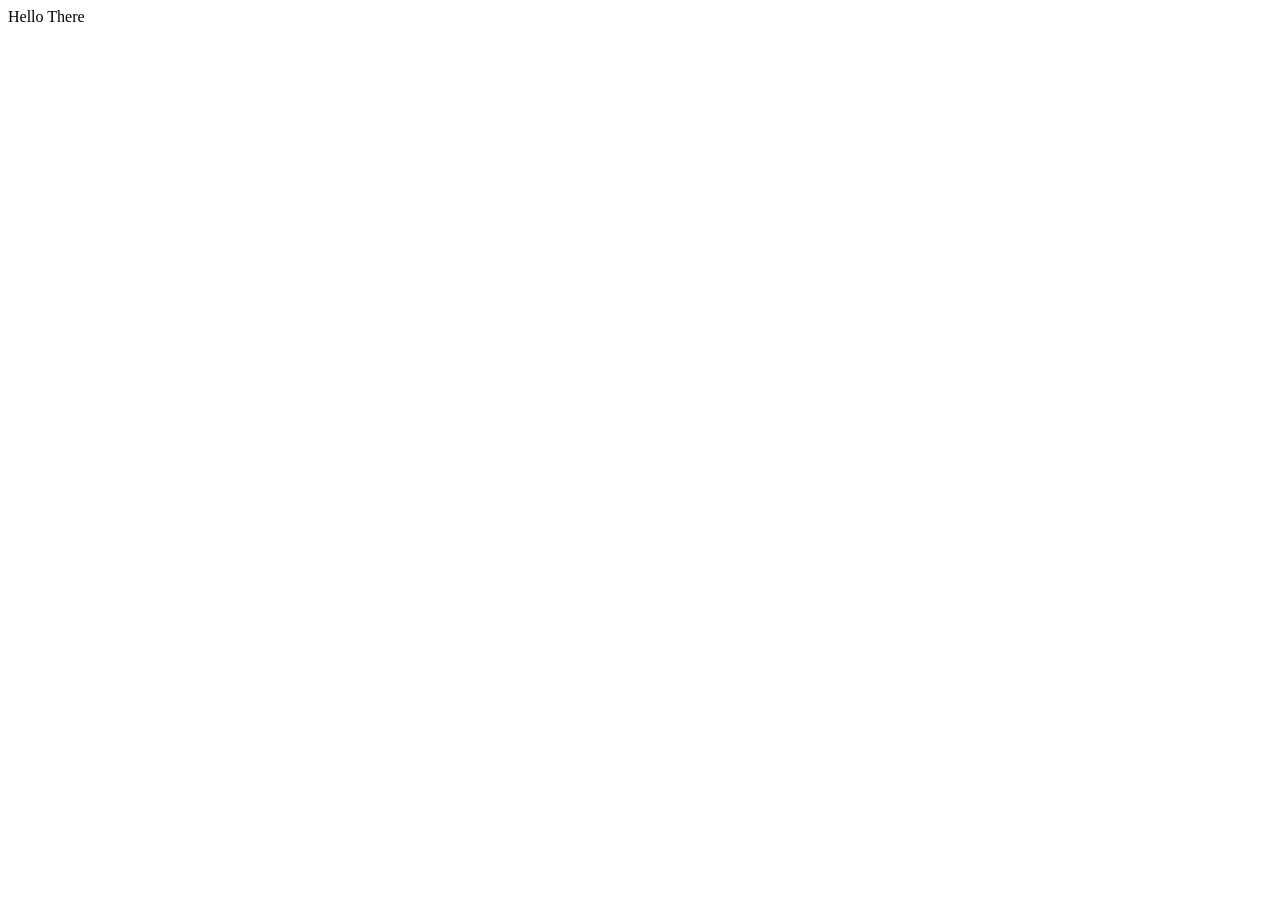
==== index.html @ 1c6e4b5b "a" ====
<!DOCTYPE html>
<html lang="en">
<head>
    <meta charset="UTF-8">
    <meta name="viewport" content="width=device-width, initial-scale=1.0">
    <title>Document</title>
</head>
<body>
    Hello There
</body>
</html>
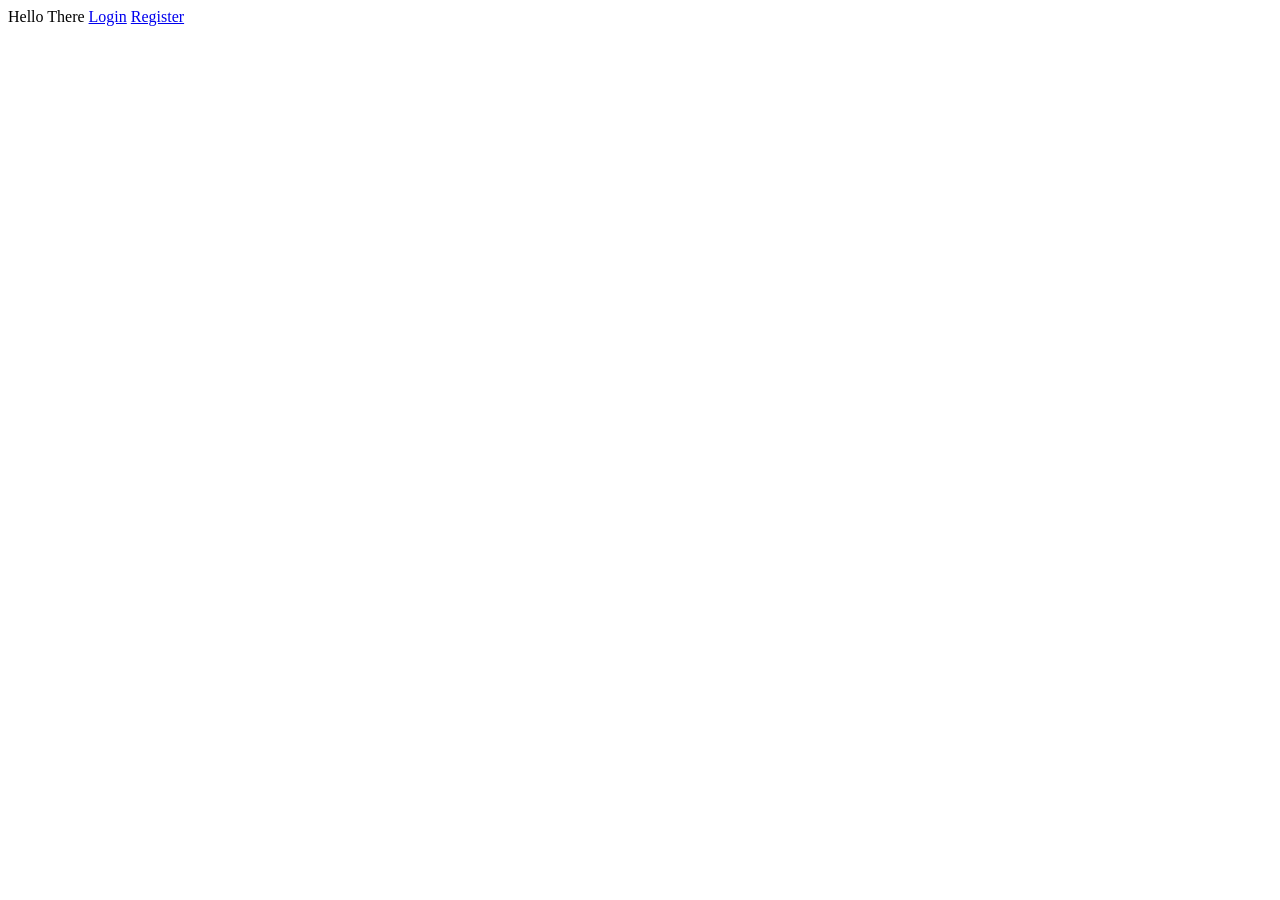
==== commit 7b97eda9: "a" ====
--- a/index.html
+++ b/index.html
@@ -7,5 +7,7 @@
 </head>
 <body>
     Hello There
+    <a href="USER/HTML/login.html">Login</a>
+    <a href="USER/HTML/register.html">Register</a>
 </body>
 </html>
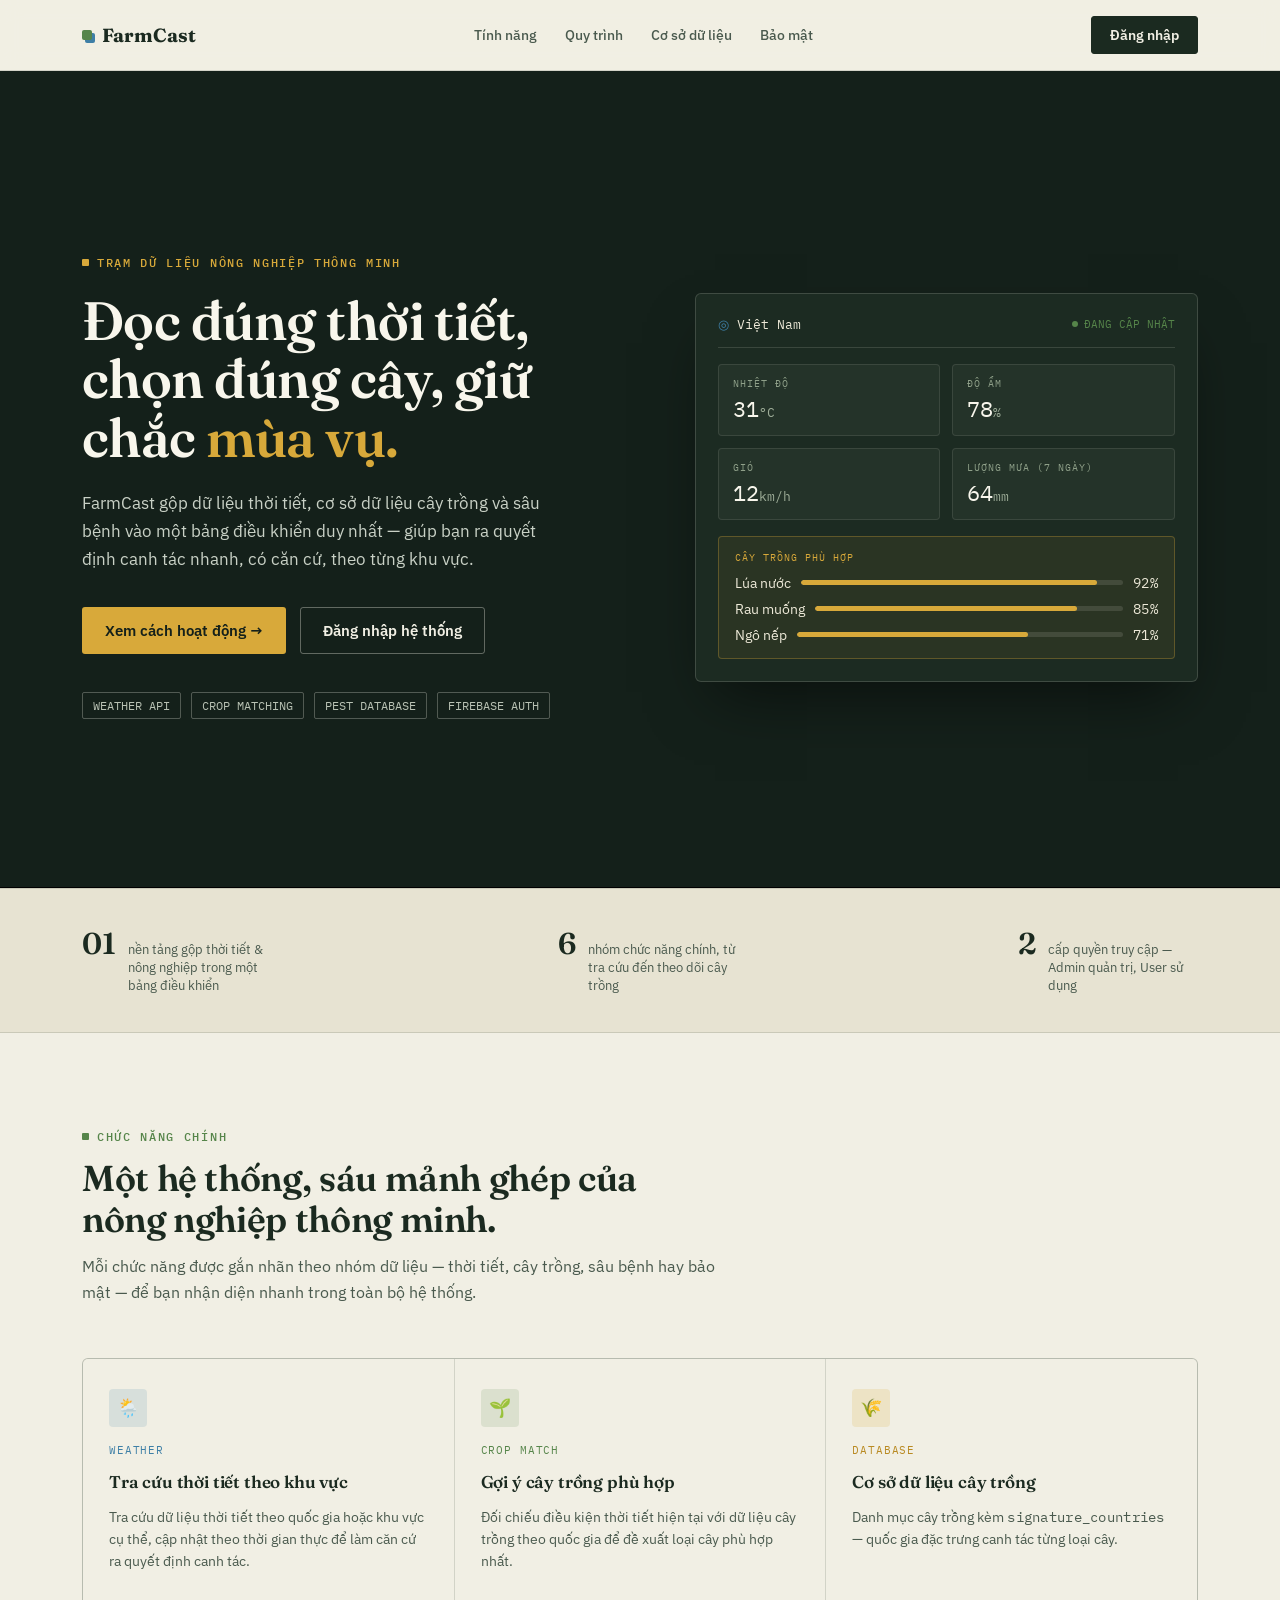
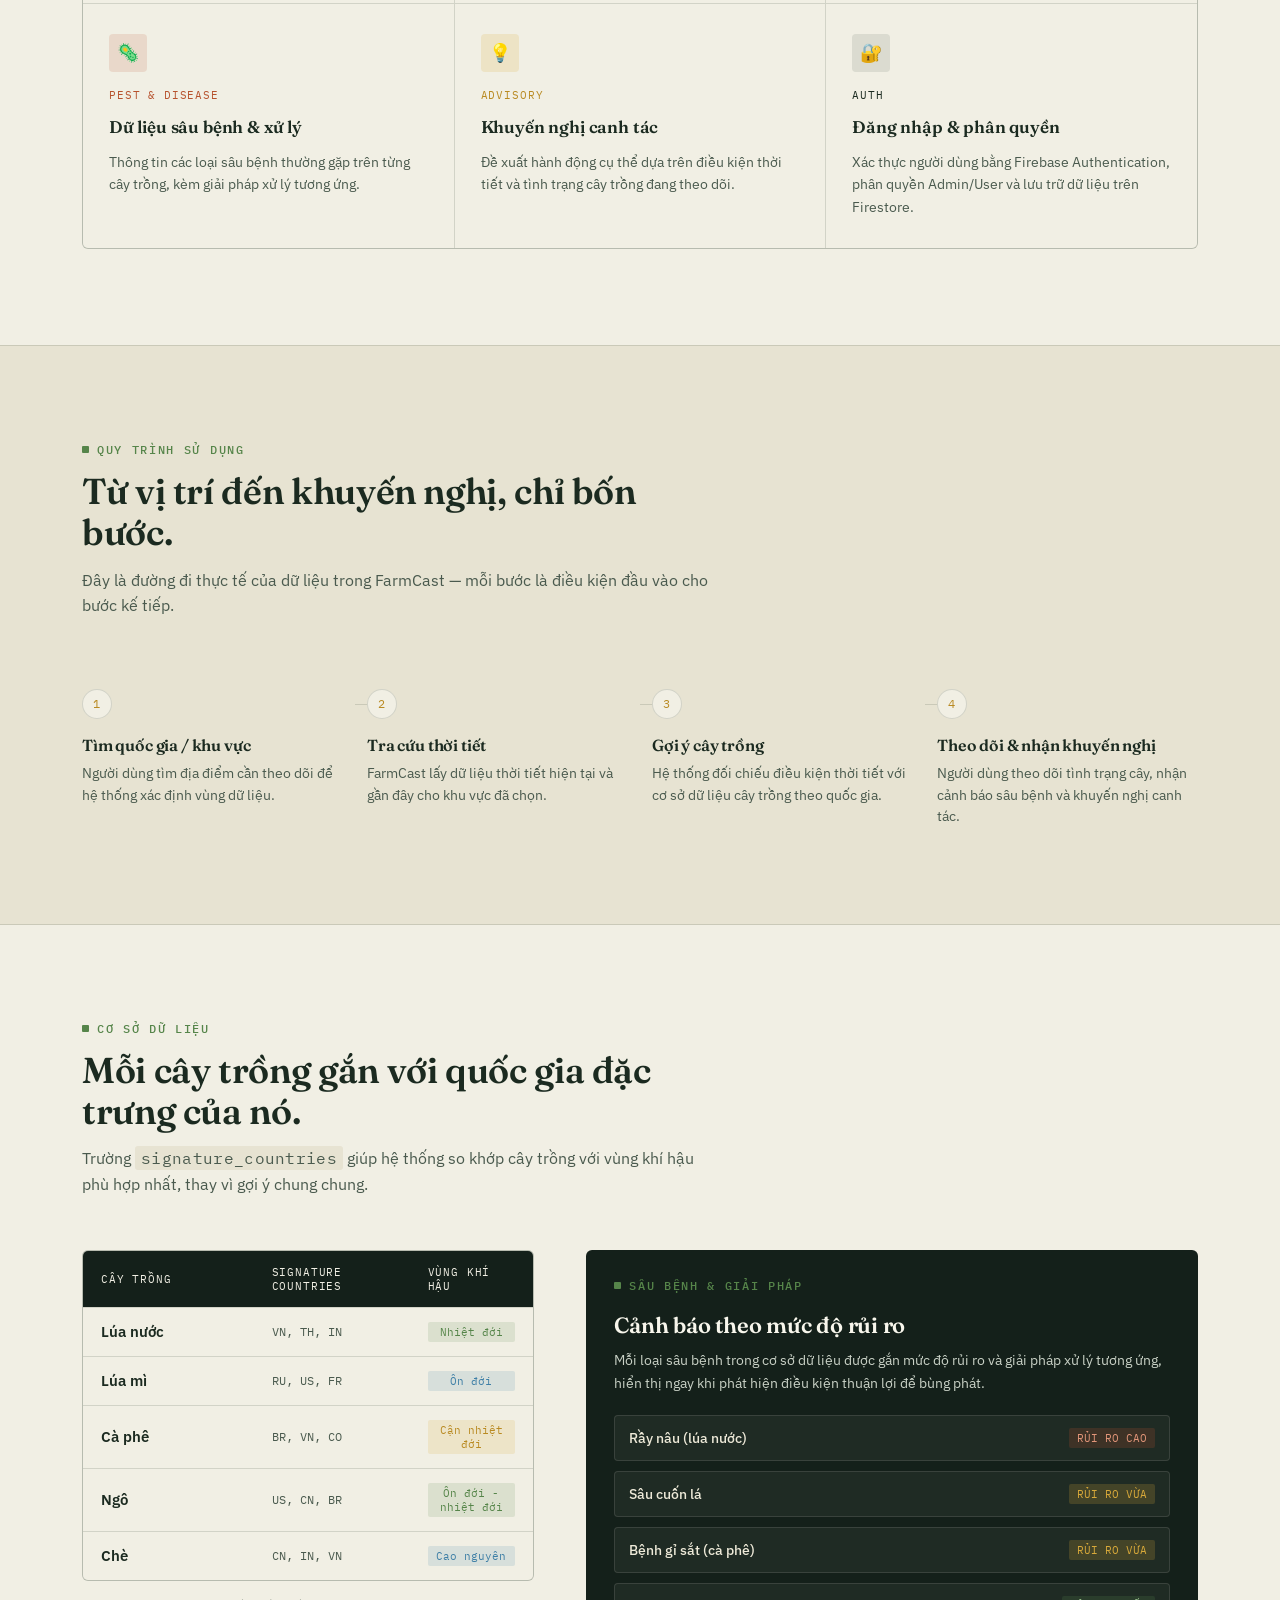
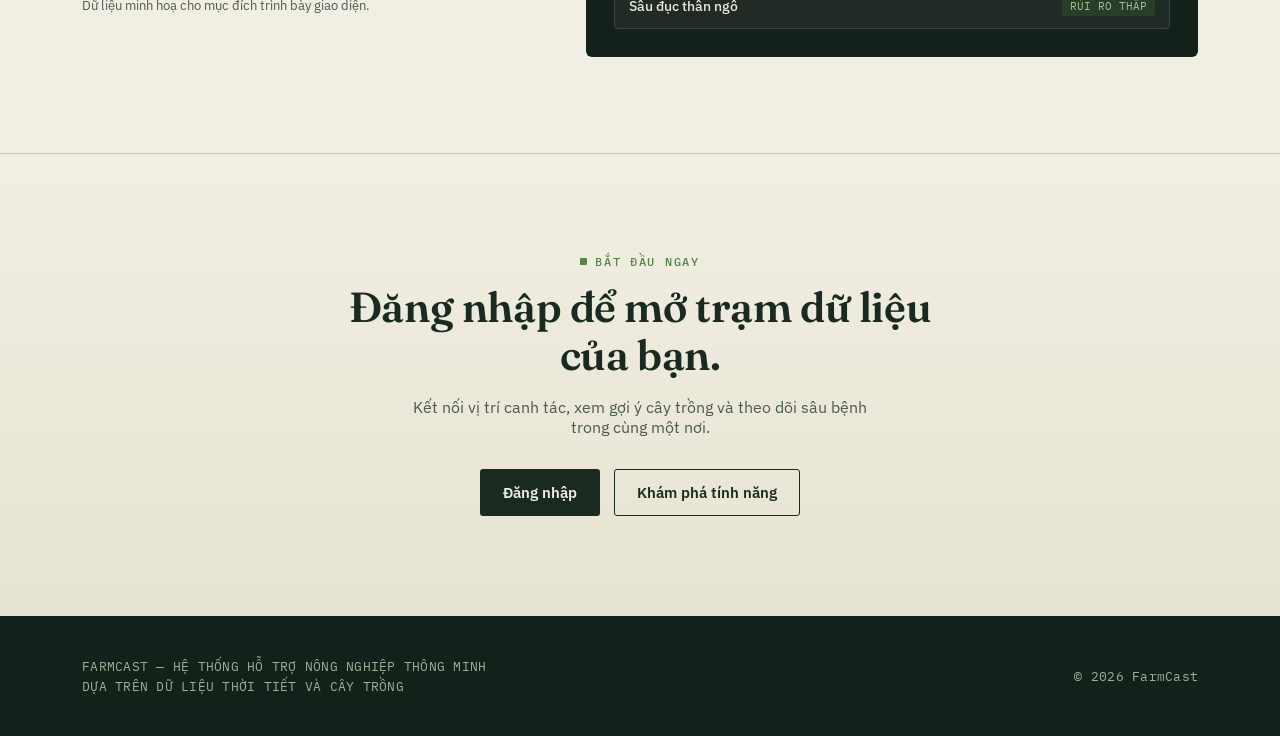
==== commit 0ab62dde: "Landing page" ====
--- a/index.html
+++ b/index.html
@@ -1,13 +1,645 @@
 <!DOCTYPE html>
-<html lang="en">
+<html lang="vi">
 <head>
-    <meta charset="UTF-8">
-    <meta name="viewport" content="width=device-width, initial-scale=1.0">
-    <title>Document</title>
+<meta charset="UTF-8">
+<meta name="viewport" content="width=device-width, initial-scale=1.0">
+<title>FarmCast — Trạm dữ liệu nông nghiệp thông minh</title>
+<link rel="preconnect" href="https://fonts.googleapis.com">
+<link href="https://fonts.googleapis.com/css2?family=Fraunces:opsz,wght@9..144,400;9..144,500;9..144,600;9..144,700&family=IBM+Plex+Sans:wght@400;500;600;700&family=IBM+Plex+Mono:wght@400;500;600&display=swap" rel="stylesheet">
+<style>
+  :root{
+    --soil:#14201A;
+    --soil-2:#1C2B22;
+    --paper:#F1EFE4;
+    --paper-2:#E7E3D2;
+    --ink:#1B2A20;
+    --ink-soft:#4A5A4E;
+    --wheat:#D8A93A;
+    --wheat-deep:#B98A22;
+    --sky:#3E7FA6;
+    --leaf:#56854A;
+    --rust:#B7532E;
+    --line:rgba(27,42,32,0.14);
+    --line-dark:rgba(241,239,228,0.14);
+    --shadow: 0 1px 0 rgba(27,42,32,0.06);
+  }
+  *{box-sizing:border-box;}
+  html{scroll-behavior:smooth;}
+  body{
+    margin:0;
+    background:var(--paper);
+    color:var(--ink);
+    font-family:'IBM Plex Sans', sans-serif;
+    -webkit-font-smoothing:antialiased;
+  }
+  h1,h2,h3{
+    font-family:'Fraunces', serif;
+    margin:0;
+    font-weight:600;
+    letter-spacing:-0.01em;
+  }
+  .mono{
+    font-family:'IBM Plex Mono', monospace;
+    letter-spacing:0.02em;
+  }
+  .eyebrow{
+    font-family:'IBM Plex Mono', monospace;
+    text-transform:uppercase;
+    letter-spacing:0.14em;
+    font-size:12px;
+    font-weight:500;
+    display:flex;
+    align-items:center;
+    gap:8px;
+  }
+  .eyebrow::before{
+    content:"";
+    width:7px;height:7px;
+    background:currentColor;
+    display:inline-block;
+    border-radius:1px;
+  }
+  a{color:inherit;}
+  .wrap{
+    max-width:1180px;
+    margin:0 auto;
+    padding:0 32px;
+  }
+  img,svg{display:block;max-width:100%;}
+
+  /* ===== NAV ===== */
+  header.nav{
+    position:sticky;top:0;z-index:50;
+    background:rgba(241,239,228,0.86);
+    backdrop-filter:blur(10px);
+    border-bottom:1px solid var(--line);
+  }
+  .nav-inner{
+    display:flex;align-items:center;justify-content:space-between;
+    padding:16px 32px;
+    max-width:1180px;margin:0 auto;
+  }
+  .brand{
+    display:flex;align-items:center;gap:10px;
+    font-family:'Fraunces',serif;font-weight:700;font-size:19px;
+  }
+  .brand .dot{
+    width:10px;height:10px;background:var(--leaf);border-radius:2px;
+    box-shadow: 3px 3px 0 var(--sky);
+  }
+  .nav-links{
+    display:flex;gap:28px;font-size:14px;font-weight:500;
+  }
+  .nav-links a{text-decoration:none;color:var(--ink-soft);transition:color .15s;}
+  .nav-links a:hover{color:var(--ink);}
+  .nav-cta{
+    font-size:14px;font-weight:600;
+    background:var(--ink);color:var(--paper);
+    padding:9px 18px;border-radius:3px;
+    text-decoration:none;
+    border:1px solid var(--ink);
+  }
+  @media(max-width:820px){.nav-links{display:none;}}
+
+  /* ===== HERO ===== */
+  .hero{
+    background:var(--soil);
+    color:var(--paper);
+    position:relative;
+    overflow:hidden;
+    border-bottom:1px solid #000;
+  }
+  .hero::before{
+    content:"";
+    position:absolute;inset:0;
+    background-size:64px 64px;
+    opacity:.35;
+   
+  }
+  .hero-inner{
+    position:relative;
+    display:grid;
+    grid-template-columns:1.05fr 0.95fr;
+    gap:56px;
+    align-items:center;
+    padding:88px 32px 72px;
+  }
+  .hero-eyebrow{color:var(--wheat);margin-bottom:22px;}
+  .hero h1{
+    font-size:clamp(34px,4.4vw,54px);
+    line-height:1.08;
+    color:#F8F6EC;
+  }
+  .hero h1 em{
+    font-style:normal;color:var(--wheat);
+  }
+  .hero p.lede{
+    margin:22px 0 0;
+    max-width:480px;
+    font-size:17px;
+    line-height:1.65;
+    color:#C9D1C6;
+  }
+  .hero-actions{
+    display:flex;gap:14px;margin-top:34px;flex-wrap:wrap;
+  }
+  .btn{
+    font-size:15px;font-weight:600;
+    padding:13px 22px;border-radius:3px;
+    text-decoration:none;
+    display:inline-flex;align-items:center;gap:8px;
+    transition:transform .15s ease, box-shadow .15s ease;
+    border:1px solid transparent;
+  }
+  .btn-primary{
+    background:var(--wheat);color:var(--soil);
+  }
+  .btn-primary:hover{transform:translateY(-2px);box-shadow:0 6px 0 var(--wheat-deep);}
+  .btn-ghost{
+    border-color:rgba(241,239,228,0.35);color:var(--paper);
+  }
+  .btn-ghost:hover{border-color:var(--paper);}
+  .hero-tags{
+    display:flex;gap:10px;margin-top:38px;flex-wrap:wrap;
+  }
+  .tag{
+    font-family:'IBM Plex Mono',monospace;
+    font-size:11.5px;
+    padding:5px 10px;
+    border:1px solid rgba(241,239,228,0.28);
+    border-radius:2px;
+    color:#B9C2B4;
+  }
+
+  /* ===== CONSOLE (signature element) ===== */
+  .console{
+    background:var(--soil-2);
+    border:1px solid rgba(241,239,228,0.16);
+    border-radius:6px;
+    padding:22px;
+    box-shadow:0 30px 60px -20px rgba(0,0,0,0.55);
+  }
+  .console-head{
+    display:flex;justify-content:space-between;align-items:center;
+    border-bottom:1px solid rgba(241,239,228,0.14);
+    padding-bottom:14px;margin-bottom:16px;
+  }
+  .console-head .loc{
+    font-family:'IBM Plex Mono',monospace;font-size:13px;color:#EDE9D8;
+    display:flex;align-items:center;gap:8px;
+  }
+  .console-head .loc .pin{color:var(--sky);}
+  .console-head .live{
+    font-family:'IBM Plex Mono',monospace;font-size:10.5px;color:var(--leaf);
+    display:flex;align-items:center;gap:6px;
+  }
+  .live .blip{width:6px;height:6px;background:var(--leaf);border-radius:50%;animation:pulse 1.8s infinite;}
+  @keyframes pulse{0%,100%{opacity:1;}50%{opacity:.25;}}
+
+  .console-grid{
+    display:grid;grid-template-columns:1fr 1fr;gap:12px;margin-bottom:16px;
+  }
+  .cdata{
+    background:rgba(241,239,228,0.04);
+    border:1px solid rgba(241,239,228,0.1);
+    border-radius:4px;
+    padding:12px 14px;
+  }
+  .cdata .k{font-family:'IBM Plex Mono',monospace;font-size:10px;text-transform:uppercase;letter-spacing:.1em;color:#8FA089;}
+  .cdata .v{font-family:'IBM Plex Mono',monospace;font-size:22px;color:#F8F6EC;margin-top:4px;}
+  .cdata .v span{font-size:13px;color:#9FAE99;}
+
+  .console-match{
+    background:rgba(216,169,58,0.08);
+    border:1px solid rgba(216,169,58,0.3);
+    border-radius:4px;
+    padding:14px 16px;
+  }
+  .console-match .k{font-family:'IBM Plex Mono',monospace;font-size:10px;text-transform:uppercase;letter-spacing:.1em;color:var(--wheat);}
+  .match-rows{margin-top:10px;display:flex;flex-direction:column;gap:8px;}
+  .match-row{display:flex;align-items:center;gap:10px;font-size:13.5px;color:#EDE9D8;}
+  .match-bar{flex:1;height:5px;background:rgba(241,239,228,0.12);border-radius:3px;overflow:hidden;}
+  .match-bar i{display:block;height:100%;background:var(--wheat);border-radius:3px;}
+
+  /* ===== SECTIONS ===== */
+  section{padding:96px 0;}
+  .section-head{
+    max-width:640px;margin:0 0 52px;
+  }
+  .section-head .eyebrow{color:var(--leaf);margin-bottom:14px;}
+  .section-head h2{font-size:clamp(26px,3vw,36px);line-height:1.15;}
+  .section-head p{color:var(--ink-soft);font-size:16px;line-height:1.6;margin-top:14px;}
+
+  /* strip */
+  .strip{
+    background:var(--paper-2);
+    border-top:1px solid var(--line);
+    border-bottom:1px solid var(--line);
+    padding:36px 0;
+  }
+  .strip-inner{
+    display:flex;gap:40px;flex-wrap:wrap;justify-content:space-between;align-items:center;
+  }
+  .strip-item{display:flex;gap:12px;align-items:baseline;}
+  .strip-item .num{font-family:'Fraunces',serif;font-size:30px;font-weight:600;color:var(--ink);}
+  .strip-item .lbl{font-size:13px;color:var(--ink-soft);max-width:150px;line-height:1.4;}
+
+  /* features */
+  .feat-grid{
+    display:grid;grid-template-columns:repeat(3,1fr);gap:1px;
+    background:var(--line);
+    border:1px solid var(--line);
+    border-radius:6px;
+    overflow:hidden;
+  }
+  .feat{
+    background:var(--paper);
+    padding:30px 26px;
+    display:flex;flex-direction:column;gap:14px;
+    transition:background .2s;
+  }
+  .feat:hover{background:var(--paper-2);}
+  .feat .icon{
+    width:38px;height:38px;
+    border-radius:4px;
+    display:flex;align-items:center;justify-content:center;
+    font-size:18px;
+  }
+  .feat h3{font-size:17px;font-weight:600;}
+  .feat p{font-size:14px;color:var(--ink-soft);line-height:1.6;margin:0;}
+  .feat .cat{
+    font-family:'IBM Plex Mono',monospace;font-size:10.5px;
+    text-transform:uppercase;letter-spacing:.08em;
+    margin-top:2px;
+  }
+  .c-sky{background:rgba(62,127,166,0.14);color:var(--sky);}
+  .c-leaf{background:rgba(86,133,74,0.14);color:var(--leaf);}
+  .c-rust{background:rgba(183,83,46,0.14);color:var(--rust);}
+  .c-wheat{background:rgba(216,169,58,0.18);color:var(--wheat-deep);}
+  .c-ink{background:rgba(27,42,32,0.1);color:var(--ink);}
+
+  /* how it works */
+  .flow{
+    display:grid;grid-template-columns:repeat(4,1fr);gap:24px;
+  }
+  .flow-step{position:relative;padding-top:18px;}
+  .flow-step .idx{
+    font-family:'IBM Plex Mono',monospace;font-size:12px;color:var(--wheat-deep);
+    border:1px solid var(--line);
+    width:30px;height:30px;border-radius:50%;
+    display:flex;align-items:center;justify-content:center;
+    margin-bottom:16px;background:var(--paper);
+  }
+  .flow-step h3{font-size:16px;margin-bottom:8px;}
+  .flow-step p{font-size:13.5px;color:var(--ink-soft);line-height:1.6;margin:0;}
+  .flow-line{
+    position:absolute;top:33px;left:calc(100% + 12px);width:calc(24px);
+    height:1px;background:var(--line);
+  }
+  @media(max-width:900px){.flow{grid-template-columns:1fr 1fr;} .flow-line{display:none;}}
+
+  /* crop db */
+  .dbwrap{
+    display:grid;grid-template-columns:0.85fr 1.15fr;gap:52px;align-items:start;
+  }
+  .db-list{display:flex;flex-direction:column;gap:1px;background:var(--line);border:1px solid var(--line);border-radius:6px;overflow:hidden;}
+  .db-row{
+    display:grid;grid-template-columns:1.1fr 1fr 0.6fr;gap:10px;
+    background:var(--paper);padding:14px 18px;align-items:center;
+  }
+  .db-row.head{background:var(--soil);color:var(--paper);font-family:'IBM Plex Mono',monospace;font-size:10.5px;text-transform:uppercase;letter-spacing:.08em;}
+  .db-row .crop{font-weight:600;font-size:14.5px;}
+  .db-row .countries{font-family:'IBM Plex Mono',monospace;font-size:12px;color:var(--ink-soft);}
+  .db-row .zone{
+    font-family:'IBM Plex Mono',monospace;font-size:11px;
+    padding:3px 8px;border-radius:2px;text-align:center;
+  }
+  .db-note{margin-top:16px;font-size:13px;color:var(--ink-soft);}
+  .db-note code{
+    font-family:'IBM Plex Mono',monospace;background:var(--paper-2);
+    padding:2px 6px;border-radius:3px;font-size:12px;
+  }
+  .db-visual{
+    background:var(--soil);border-radius:6px;padding:28px;color:var(--paper);
+    min-height:340px;
+  }
+  .db-visual .eyebrow{color:var(--leaf);margin-bottom:18px;}
+  .db-visual h3{font-family:'Fraunces',serif;font-size:22px;color:#F8F6EC;margin-bottom:10px;}
+  .db-visual p{font-size:14px;color:#C9D1C6;line-height:1.65;margin:0 0 20px;}
+  .pest-cards{display:flex;flex-direction:column;gap:10px;}
+  .pest-card{
+    background:rgba(241,239,228,0.05);border:1px solid rgba(241,239,228,0.12);
+    border-radius:4px;padding:12px 14px;display:flex;justify-content:space-between;align-items:center;gap:12px;
+  }
+  .pest-card .pname{font-size:13.5px;color:#EDE9D8;font-weight:500;}
+  .pest-card .plevel{font-family:'IBM Plex Mono',monospace;font-size:10.5px;padding:3px 8px;border-radius:2px;}
+  .lv-high{background:rgba(183,83,46,0.2);color:#E29579;}
+  .lv-mid{background:rgba(216,169,58,0.2);color:var(--wheat);}
+  .lv-low{background:rgba(86,133,74,0.2);color:#9BC38F;}
+
+  /* auth */
+  .auth-band{
+    background:var(--ink);color:var(--paper);
+    border-radius:8px;
+    padding:56px;
+    display:grid;grid-template-columns:1fr 1fr;gap:48px;align-items:center;
+  }
+  .auth-band .eyebrow{color:var(--wheat);}
+  .auth-band h2{color:#F8F6EC;font-size:28px;margin:16px 0 14px;}
+  .auth-band p{color:#C9D1C6;font-size:15px;line-height:1.65;margin:0;}
+  .role-cards{display:flex;flex-direction:column;gap:12px;}
+  .role-card{
+    border:1px solid rgba(241,239,228,0.16);border-radius:5px;
+    padding:16px 18px;display:flex;justify-content:space-between;align-items:center;
+  }
+  .role-card .role{font-weight:600;font-size:14.5px;}
+  .role-card .perm{font-family:'IBM Plex Mono',monospace;font-size:11px;color:#9FAE99;margin-top:4px;}
+  .role-card .badge{
+    font-family:'IBM Plex Mono',monospace;font-size:10.5px;
+    padding:4px 10px;border-radius:2px;
+  }
+  .badge-admin{background:rgba(216,169,58,0.2);color:var(--wheat);}
+  .badge-user{background:rgba(62,127,166,0.2);color:#7FB4D6;}
+
+  /* final cta */
+  .final-cta{
+    text-align:center;padding:100px 32px;
+    background:linear-gradient(180deg, var(--paper) 0%, var(--paper-2) 100%);
+    border-top:1px solid var(--line);
+  }
+  .final-cta h2{font-size:clamp(28px,4vw,42px);max-width:620px;margin:0 auto 18px;line-height:1.15;}
+  .final-cta p{color:var(--ink-soft);font-size:16px;max-width:480px;margin:0 auto 32px;}
+  .final-actions{display:flex;gap:14px;justify-content:center;flex-wrap:wrap;}
+  .btn-dark{background:var(--ink);color:var(--paper);}
+  .btn-dark:hover{transform:translateY(-2px);box-shadow:0 6px 0 var(--soil-2);}
+  .btn-outline{border:1px solid var(--ink);color:var(--ink);}
+
+  footer{
+    background:var(--soil);color:#9FAE99;
+    padding:40px 32px;font-size:12.5px;
+  }
+  .footer-inner{
+    display:flex;justify-content:space-between;flex-wrap:wrap;gap:16px;
+    align-items:center;
+  }
+  .footer-title{font-family:'IBM Plex Mono',monospace;line-height:1.6;max-width:520px;}
+
+  /* reveal */
+ 
+  
+
+  @media(max-width:960px){
+    .hero-inner{grid-template-columns:1fr;padding-top:56px;}
+    .feat-grid{grid-template-columns:1fr 1fr;}
+    .flow{grid-template-columns:1fr 1fr;}
+    .dbwrap{grid-template-columns:1fr;}
+    .auth-band{grid-template-columns:1fr;padding:36px;}
+  }
+  @media(max-width:600px){
+    .wrap{padding:0 20px;}
+    .feat-grid{grid-template-columns:1fr;}
+    .flow{grid-template-columns:1fr;}
+    .console-grid{grid-template-columns:1fr 1fr;}
+    .strip-inner{gap:24px;}
+    .hero-inner{padding:56px 20px 48px;}
+  }
+  @media (prefers-reduced-motion: reduce){
+    html{scroll-behavior:auto;}
+    .reveal{opacity:1;transform:none;transition:none;}
+    .live .blip{animation:none;}
+  }
+</style>
 </head>
 <body>
-    Hello There
-    <a href="USER/HTML/login.html">Login</a>
-    <a href="USER/HTML/register.html">Register</a>
+
+<header class="nav">
+  <div class="nav-inner">
+    <div class="brand"><span class="dot"></span>FarmCast</div>
+    <nav class="nav-links">
+      <a href="#tinh-nang">Tính năng</a>
+      <a href="#quy-trinh">Quy trình</a>
+      <a href="#cay-trong">Cơ sở dữ liệu</a>
+      <a href="#bao-mat">Bảo mật</a>
+    </nav>
+    <a class="nav-cta" href="../USER/HTML/login.html">Đăng nhập</a>
+  </div>
+</header>
+
+<section class="hero">
+  <div class="hero-inner wrap">
+    <div>
+      <div class="eyebrow hero-eyebrow">Trạm dữ liệu nông nghiệp thông minh</div>
+      <h1>Đọc đúng thời tiết,<br>chọn đúng cây, giữ chắc <em>mùa vụ.</em></h1>
+      <p class="lede">FarmCast gộp dữ liệu thời tiết, cơ sở dữ liệu cây trồng và sâu bệnh vào một bảng điều khiển duy nhất — giúp bạn ra quyết định canh tác nhanh, có căn cứ, theo từng khu vực.</p>
+      <div class="hero-actions">
+        <a class="btn btn-primary" href="#quy-trinh">Xem cách hoạt động →</a>
+        <a class="btn btn-ghost" href="#dang-nhap">Đăng nhập hệ thống</a>
+      </div>
+      <div class="hero-tags">
+        <span class="tag">WEATHER API</span>
+        <span class="tag">CROP MATCHING</span>
+        <span class="tag">PEST DATABASE</span>
+        <span class="tag">FIREBASE AUTH</span>
+      </div>
+    </div>
+
+    <div class="console reveal">
+      <div class="console-head">
+        <div class="loc"><span class="pin">◎</span> Việt Nam</div>
+        <div class="live"><span class="blip"></span>ĐANG CẬP NHẬT</div>
+      </div>
+      <div class="console-grid">
+        <div class="cdata">
+          <div class="k">Nhiệt độ</div>
+          <div class="v">31<span>°C</span></div>
+        </div>
+        <div class="cdata">
+          <div class="k">Độ ẩm</div>
+          <div class="v">78<span>%</span></div>
+        </div>
+        <div class="cdata">
+          <div class="k">Gió</div>
+          <div class="v">12<span>km/h</span></div>
+        </div>
+        <div class="cdata">
+          <div class="k">Lượng mưa (7 ngày)</div>
+          <div class="v">64<span>mm</span></div>
+        </div>
+      </div>
+      <div class="console-match">
+        <div class="k">Cây trồng phù hợp</div>
+        <div class="match-rows">
+          <div class="match-row">Lúa nước<div class="match-bar"><i style="width:92%"></i></div><span class="mono">92%</span></div>
+          <div class="match-row">Rau muống<div class="match-bar"><i style="width:85%"></i></div><span class="mono">85%</span></div>
+          <div class="match-row">Ngô nếp<div class="match-bar"><i style="width:71%"></i></div><span class="mono">71%</span></div>
+        </div>
+      </div>
+    </div>
+  </div>
+</section>
+
+<div class="strip">
+  <div class="wrap strip-inner">
+    <div class="strip-item"><span class="num">01</span><span class="lbl">nền tảng gộp thời tiết &amp; nông nghiệp trong một bảng điều khiển</span></div>
+    <div class="strip-item"><span class="num">6</span><span class="lbl">nhóm chức năng chính, từ tra cứu đến theo dõi cây trồng</span></div>
+    <div class="strip-item"><span class="num">2</span><span class="lbl">cấp quyền truy cập — Admin quản trị, User sử dụng</span></div>
+  </div>
+</div>
+
+<section id="tinh-nang">
+  <div class="wrap">
+    <div class="section-head reveal">
+      <div class="eyebrow">Chức năng chính</div>
+      <h2>Một hệ thống, sáu mảnh ghép của nông nghiệp thông minh.</h2>
+      <p>Mỗi chức năng được gắn nhãn theo nhóm dữ liệu — thời tiết, cây trồng, sâu bệnh hay bảo mật — để bạn nhận diện nhanh trong toàn bộ hệ thống.</p>
+    </div>
+
+    <div class="feat-grid reveal">
+      <div class="feat">
+        <div class="icon c-sky">🌦️</div>
+        <div class="cat c-sky" style="background:none;padding:0;">Weather</div>
+        <h3>Tra cứu thời tiết theo khu vực</h3>
+        <p>Tra cứu dữ liệu thời tiết theo quốc gia hoặc khu vực cụ thể, cập nhật theo thời gian thực để làm căn cứ ra quyết định canh tác.</p>
+      </div>
+      <div class="feat">
+        <div class="icon c-leaf">🌱</div>
+        <div class="cat c-leaf" style="background:none;padding:0;">Crop match</div>
+        <h3>Gợi ý cây trồng phù hợp</h3>
+        <p>Đối chiếu điều kiện thời tiết hiện tại với dữ liệu cây trồng theo quốc gia để đề xuất loại cây phù hợp nhất.</p>
+      </div>
+      <div class="feat">
+        <div class="icon c-wheat">🌾</div>
+        <div class="cat c-wheat" style="background:none;padding:0;">Database</div>
+        <h3>Cơ sở dữ liệu cây trồng</h3>
+        <p>Danh mục cây trồng kèm <code class="mono">signature_countries</code> — quốc gia đặc trưng canh tác từng loại cây.</p>
+      </div>
+      <div class="feat">
+        <div class="icon c-rust">🦠</div>
+        <div class="cat c-rust" style="background:none;padding:0;">Pest &amp; disease</div>
+        <h3>Dữ liệu sâu bệnh &amp; xử lý</h3>
+        <p>Thông tin các loại sâu bệnh thường gặp trên từng cây trồng, kèm giải pháp xử lý tương ứng.</p>
+      </div>
+      <div class="feat">
+        <div class="icon c-wheat">💡</div>
+        <div class="cat c-wheat" style="background:none;padding:0;">Advisory</div>
+        <h3>Khuyến nghị canh tác</h3>
+        <p>Đề xuất hành động cụ thể dựa trên điều kiện thời tiết và tình trạng cây trồng đang theo dõi.</p>
+      </div>
+      <div class="feat">
+        <div class="icon c-ink">🔐</div>
+        <div class="cat c-ink" style="background:none;padding:0;">Auth</div>
+        <h3>Đăng nhập &amp; phân quyền</h3>
+        <p>Xác thực người dùng bằng Firebase Authentication, phân quyền Admin/User và lưu trữ dữ liệu trên Firestore.</p>
+      </div>
+    </div>
+  </div>
+</section>
+
+<section id="quy-trinh" style="background:var(--paper-2);border-top:1px solid var(--line);border-bottom:1px solid var(--line);">
+  <div class="wrap">
+    <div class="section-head reveal">
+      <div class="eyebrow">Quy trình sử dụng</div>
+      <h2>Từ vị trí đến khuyến nghị, chỉ bốn bước.</h2>
+      <p>Đây là đường đi thực tế của dữ liệu trong FarmCast — mỗi bước là điều kiện đầu vào cho bước kế tiếp.</p>
+    </div>
+    <div class="flow reveal">
+      <div class="flow-step">
+        <div class="idx mono">1</div>
+        <h3>Tìm quốc gia / khu vực</h3>
+        <p>Người dùng tìm địa điểm cần theo dõi để hệ thống xác định vùng dữ liệu.</p>
+        <div class="flow-line"></div>
+      </div>
+      <div class="flow-step">
+        <div class="idx mono">2</div>
+        <h3>Tra cứu thời tiết</h3>
+        <p>FarmCast lấy dữ liệu thời tiết hiện tại và gần đây cho khu vực đã chọn.</p>
+        <div class="flow-line"></div>
+      </div>
+      <div class="flow-step">
+        <div class="idx mono">3</div>
+        <h3>Gợi ý cây trồng</h3>
+        <p>Hệ thống đối chiếu điều kiện thời tiết với cơ sở dữ liệu cây trồng theo quốc gia.</p>
+        <div class="flow-line"></div>
+      </div>
+      <div class="flow-step">
+        <div class="idx mono">4</div>
+        <h3>Theo dõi &amp; nhận khuyến nghị</h3>
+        <p>Người dùng theo dõi tình trạng cây, nhận cảnh báo sâu bệnh và khuyến nghị canh tác.</p>
+      </div>
+    </div>
+  </div>
+</section>
+
+<section id="cay-trong">
+  <div class="wrap">
+    <div class="section-head reveal">
+      <div class="eyebrow">Cơ sở dữ liệu</div>
+      <h2>Mỗi cây trồng gắn với quốc gia đặc trưng của nó.</h2>
+      <p>Trường <code class="mono" style="background:var(--paper-2);padding:2px 6px;border-radius:3px;">signature_countries</code> giúp hệ thống so khớp cây trồng với vùng khí hậu phù hợp nhất, thay vì gợi ý chung chung.</p>
+    </div>
+
+    <div class="dbwrap">
+      <div class="reveal">
+        <div class="db-list">
+          <div class="db-row head"><span>Cây trồng</span><span>Signature countries</span><span>Vùng khí hậu</span></div>
+          <div class="db-row"><span class="crop">Lúa nước</span><span class="countries">VN, TH, IN</span><span class="zone" style="background:rgba(86,133,74,.14);color:var(--leaf);">Nhiệt đới</span></div>
+          <div class="db-row"><span class="crop">Lúa mì</span><span class="countries">RU, US, FR</span><span class="zone" style="background:rgba(62,127,166,.14);color:var(--sky);">Ôn đới</span></div>
+          <div class="db-row"><span class="crop">Cà phê</span><span class="countries">BR, VN, CO</span><span class="zone" style="background:rgba(216,169,58,.16);color:var(--wheat-deep);">Cận nhiệt đới</span></div>
+          <div class="db-row"><span class="crop">Ngô</span><span class="countries">US, CN, BR</span><span class="zone" style="background:rgba(86,133,74,.14);color:var(--leaf);">Ôn đới - nhiệt đới</span></div>
+          <div class="db-row"><span class="crop">Chè</span><span class="countries">CN, IN, VN</span><span class="zone" style="background:rgba(62,127,166,.14);color:var(--sky);">Cao nguyên</span></div>
+        </div>
+        <p class="db-note">Dữ liệu minh hoạ cho mục đích trình bày giao diện.</p>
+      </div>
+
+      <div class="db-visual reveal">
+        <div class="eyebrow">Sâu bệnh &amp; giải pháp</div>
+        <h3>Cảnh báo theo mức độ rủi ro</h3>
+        <p>Mỗi loại sâu bệnh trong cơ sở dữ liệu được gắn mức độ rủi ro và giải pháp xử lý tương ứng, hiển thị ngay khi phát hiện điều kiện thuận lợi để bùng phát.</p>
+        <div class="pest-cards">
+          <div class="pest-card"><span class="pname">Rầy nâu (lúa nước)</span><span class="plevel lv-high">RỦI RO CAO</span></div>
+          <div class="pest-card"><span class="pname">Sâu cuốn lá</span><span class="plevel lv-mid">RỦI RO VỪA</span></div>
+          <div class="pest-card"><span class="pname">Bệnh gỉ sắt (cà phê)</span><span class="plevel lv-mid">RỦI RO VỪA</span></div>
+          <div class="pest-card"><span class="pname">Sâu đục thân ngô</span><span class="plevel lv-low">RỦI RO THẤP</span></div>
+        </div>
+      </div>
+    </div>
+  </div>
+</section>
+
+
+
+<section class="final-cta" id="dang-nhap">
+  <div class="reveal">
+    <div class="eyebrow" style="justify-content:center;color:var(--leaf);margin-bottom:14px;">Bắt đầu ngay</div>
+    <h2>Đăng nhập để mở trạm dữ liệu của bạn.</h2>
+    <p>Kết nối vị trí canh tác, xem gợi ý cây trồng và theo dõi sâu bệnh trong cùng một nơi.</p>
+    <div class="final-actions">
+      <a class="btn btn-dark" href="../spck/USER/HTML/login.html">Đăng nhập</a>
+      <a class="btn btn-outline" href="#tinh-nang">Khám phá tính năng</a>
+    </div>
+  </div>
+</section>
+
+<footer>
+  <div class="wrap footer-inner">
+    <div class="footer-title mono">FARMCAST — HỆ THỐNG HỖ TRỢ NÔNG NGHIỆP THÔNG MINH<br>DỰA TRÊN DỮ LIỆU THỜI TIẾT VÀ CÂY TRỒNG</div>
+    <div class="mono">© 2026 FarmCast</div>
+  </div>
+</footer>
+
+<script>
+  const els = document.querySelectorAll('.reveal');
+  if('IntersectionObserver' in window){
+    const io = new IntersectionObserver((entries)=>{
+      entries.forEach(e=>{
+        if(e.isIntersecting){ e.target.classList.add('in'); io.unobserve(e.target); }
+      });
+    }, {threshold:0.15});
+    els.forEach(el=>io.observe(el));
+  } else {
+    els.forEach(el=>el.classList.add('in'));
+  }
+</script>
+
 </body>
 </html>
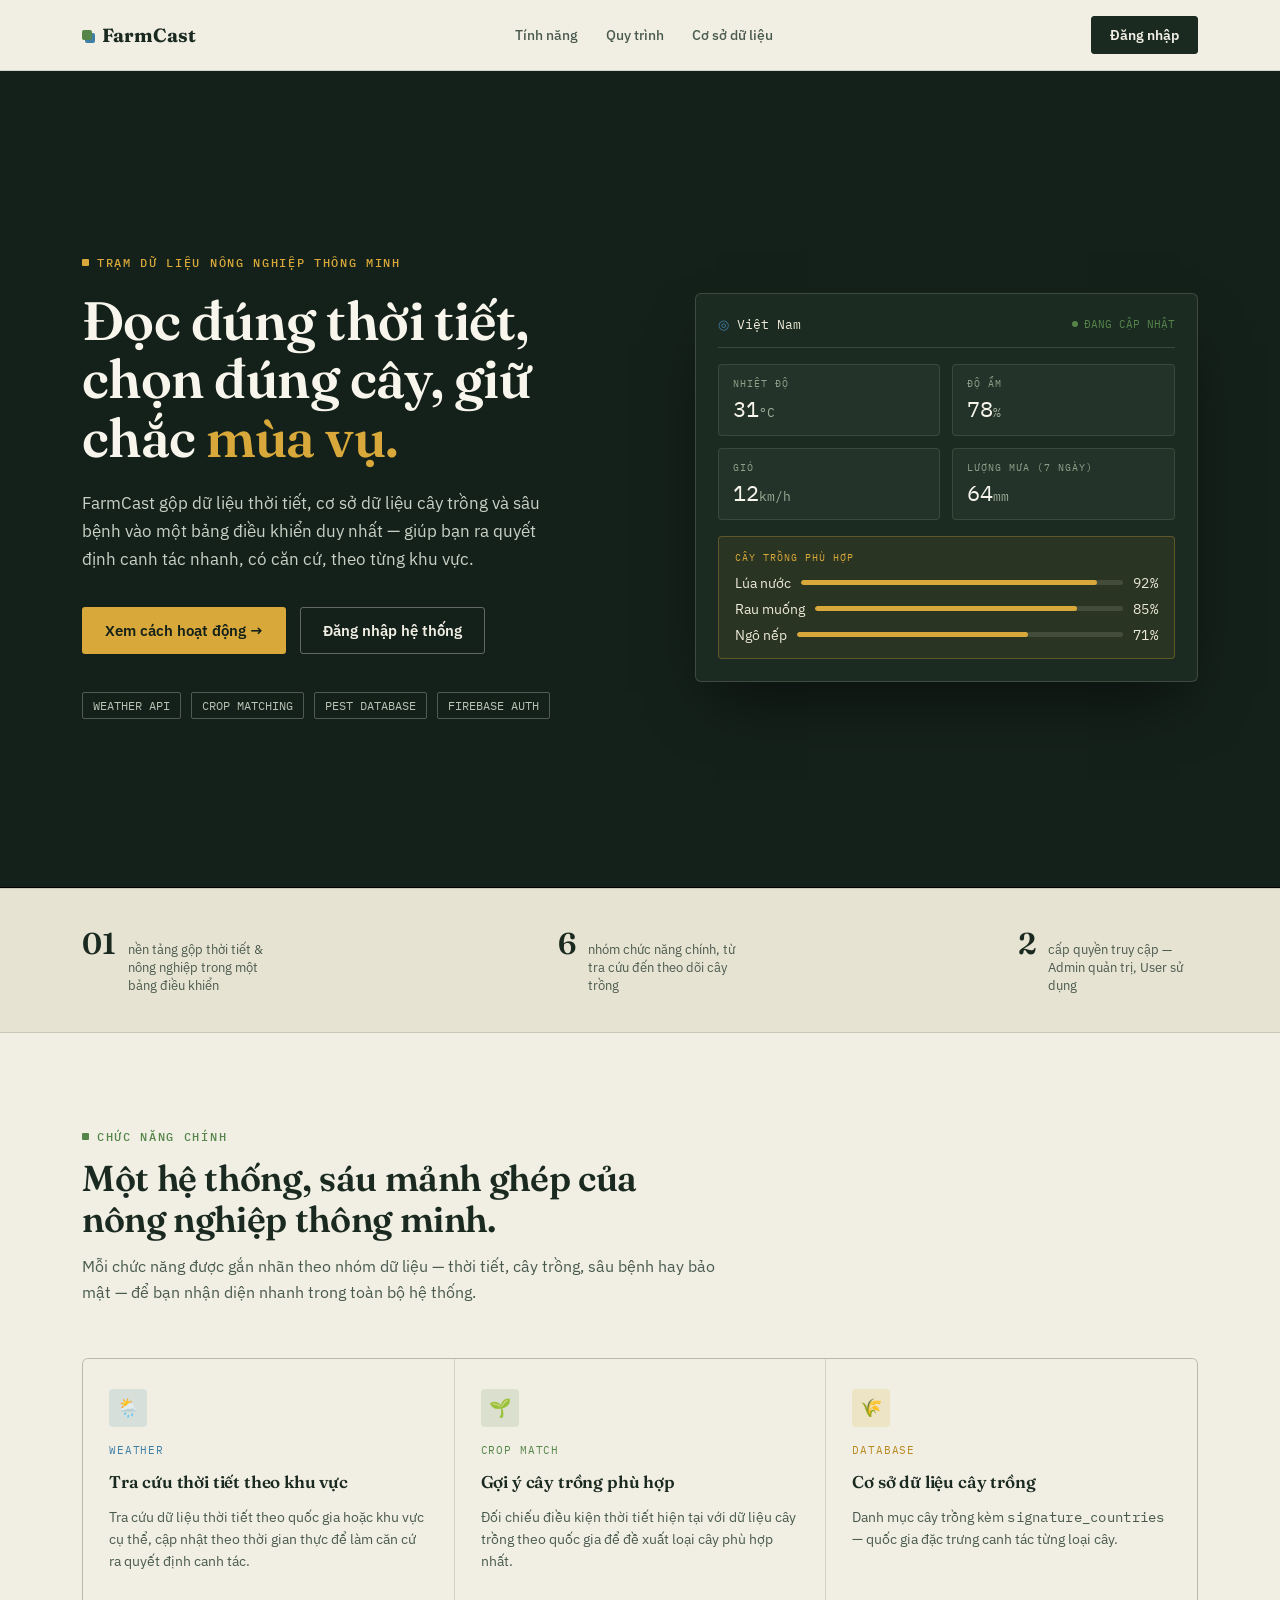
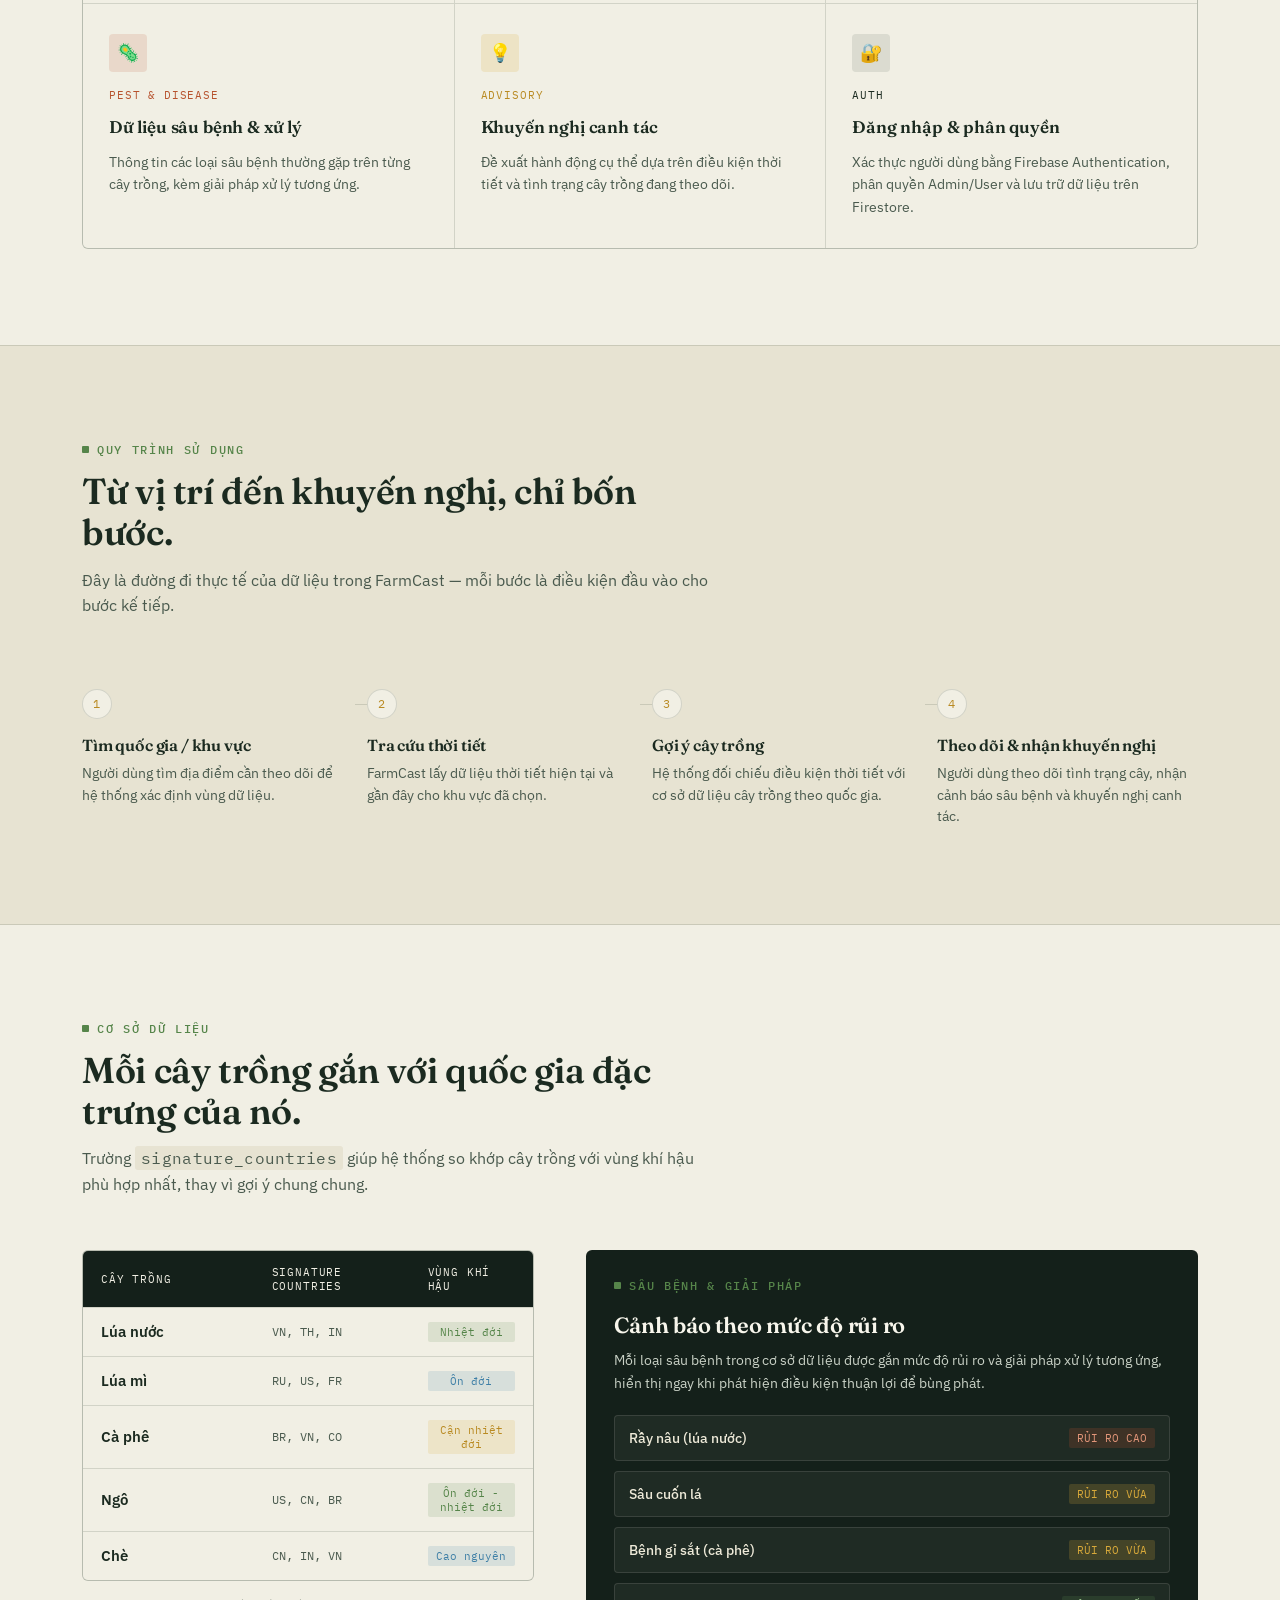
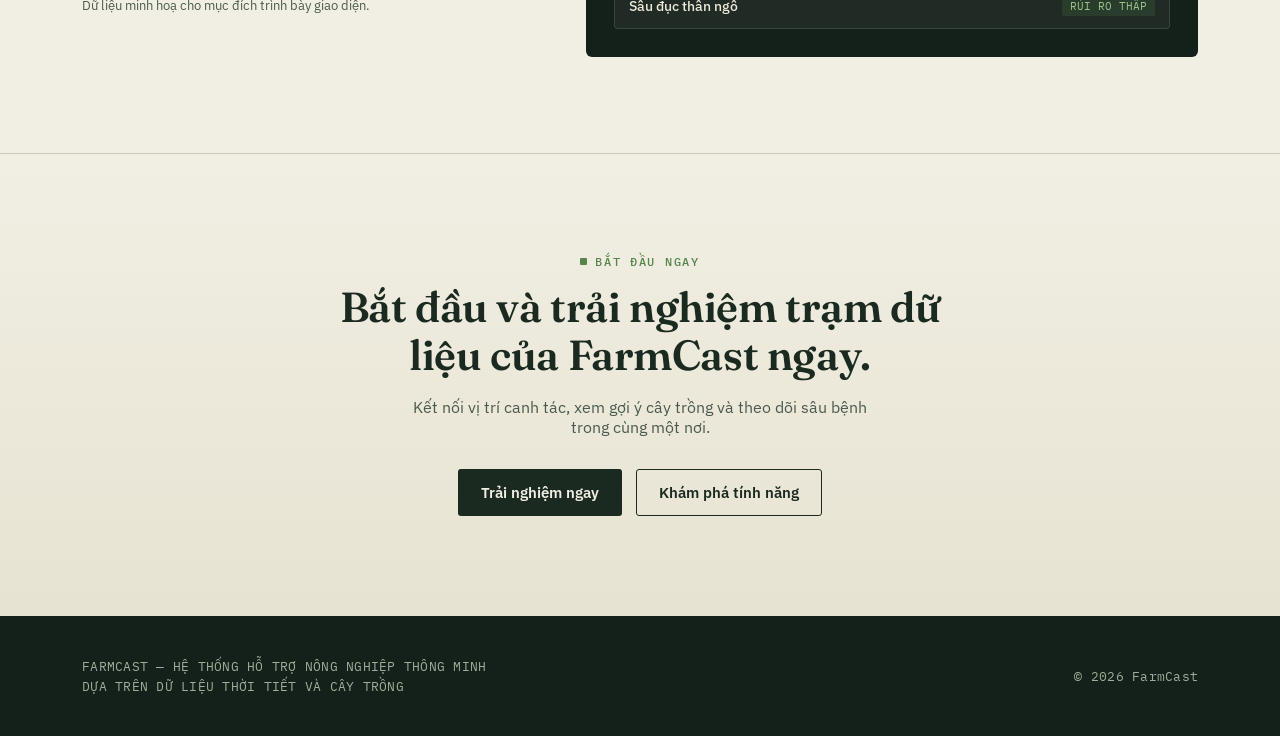
==== commit 114c9858: "update" ====
--- a/index.html
+++ b/index.html
@@ -419,7 +419,6 @@
       <a href="#tinh-nang">Tính năng</a>
       <a href="#quy-trinh">Quy trình</a>
       <a href="#cay-trong">Cơ sở dữ liệu</a>
-      <a href="#bao-mat">Bảo mật</a>
     </nav>
     <a class="nav-cta" href="../USER/HTML/login.html">Đăng nhập</a>
   </div>
@@ -611,10 +610,10 @@
 <section class="final-cta" id="dang-nhap">
   <div class="reveal">
     <div class="eyebrow" style="justify-content:center;color:var(--leaf);margin-bottom:14px;">Bắt đầu ngay</div>
-    <h2>Đăng nhập để mở trạm dữ liệu của bạn.</h2>
+    <h2>Bắt đầu và trải nghiệm trạm dữ liệu của FarmCast ngay.</h2>
     <p>Kết nối vị trí canh tác, xem gợi ý cây trồng và theo dõi sâu bệnh trong cùng một nơi.</p>
     <div class="final-actions">
-      <a class="btn btn-dark" href="../spck/USER/HTML/login.html">Đăng nhập</a>
+      <a class="btn btn-dark" href="/USER/HTML/Web_App.html">Trải nghiệm ngay</a>
       <a class="btn btn-outline" href="#tinh-nang">Khám phá tính năng</a>
     </div>
   </div>
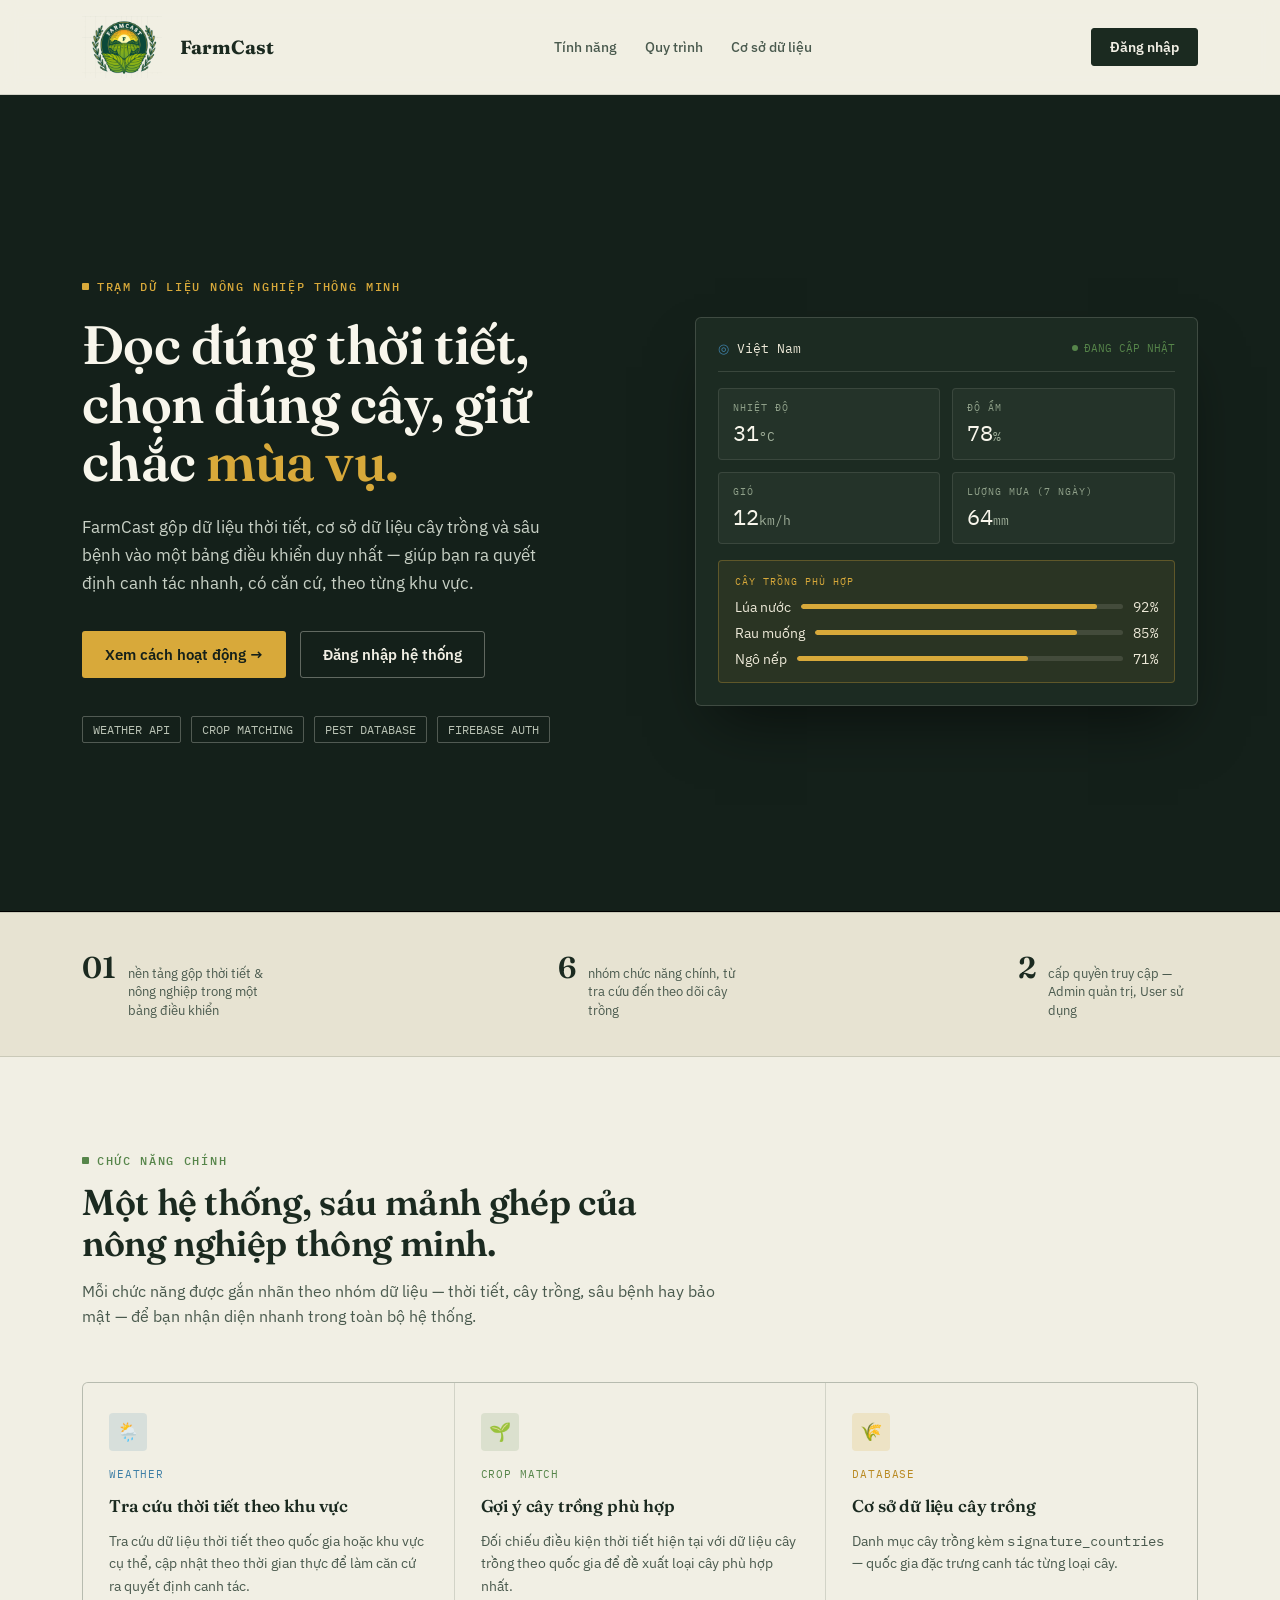
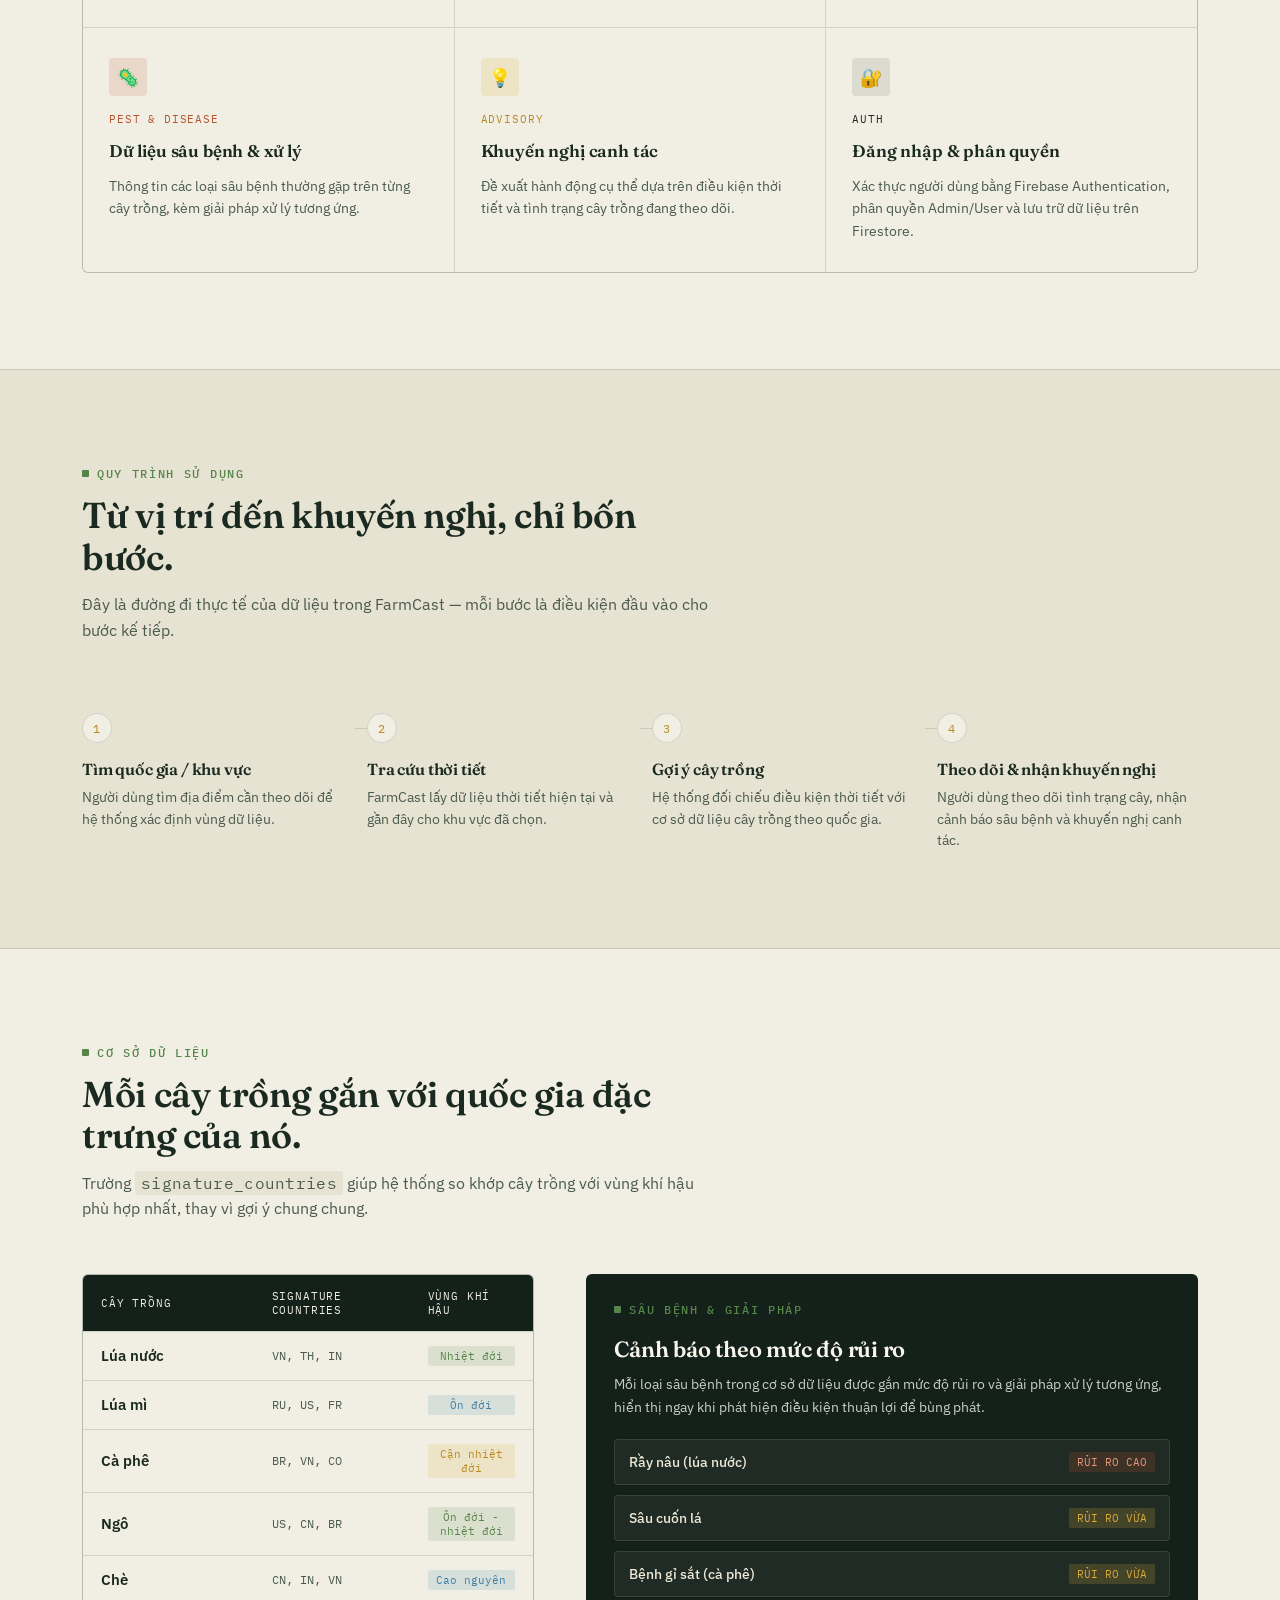
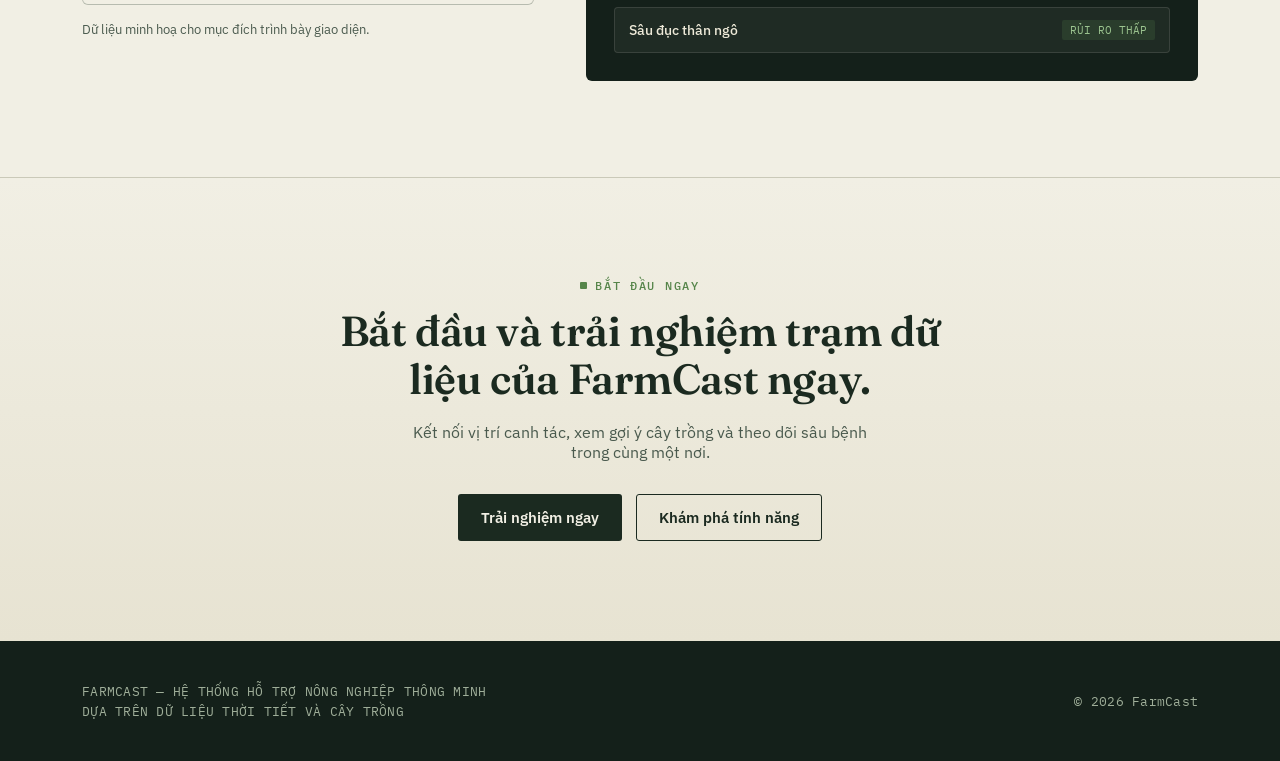
==== commit 254d2ab2: "Logo update" ====
--- a/index.html
+++ b/index.html
@@ -408,13 +408,18 @@
     .reveal{opacity:1;transform:none;transition:none;}
     .live .blip{animation:none;}
   }
+   .logo{
+            width: 80px;
+            height: auto;
+            margin-right: 8px;
+        }
 </style>
 </head>
 <body>
 
 <header class="nav">
   <div class="nav-inner">
-    <div class="brand"><span class="dot"></span>FarmCast</div>
+    <div class="brand"><img src="/USER/img/FarmCast Logo.png" class="logo">FarmCast</div>
     <nav class="nav-links">
       <a href="#tinh-nang">Tính năng</a>
       <a href="#quy-trinh">Quy trình</a>
